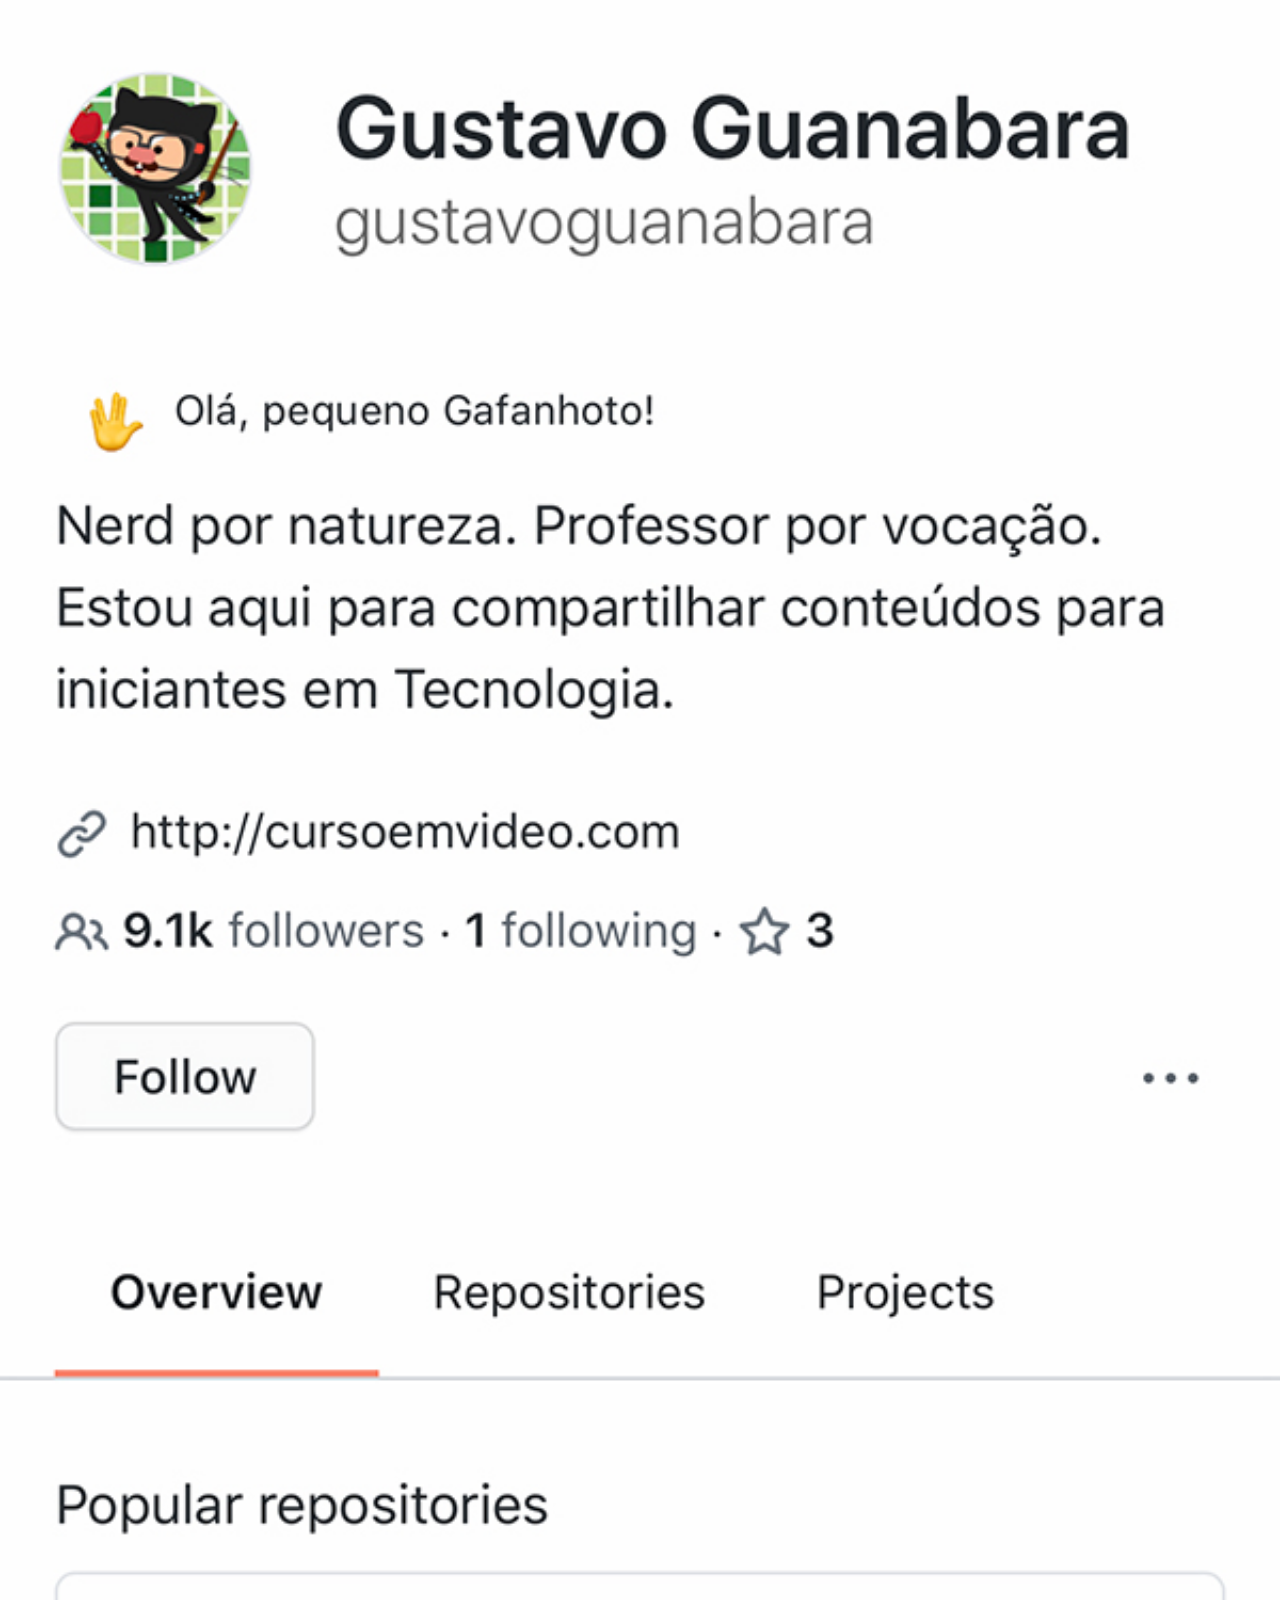
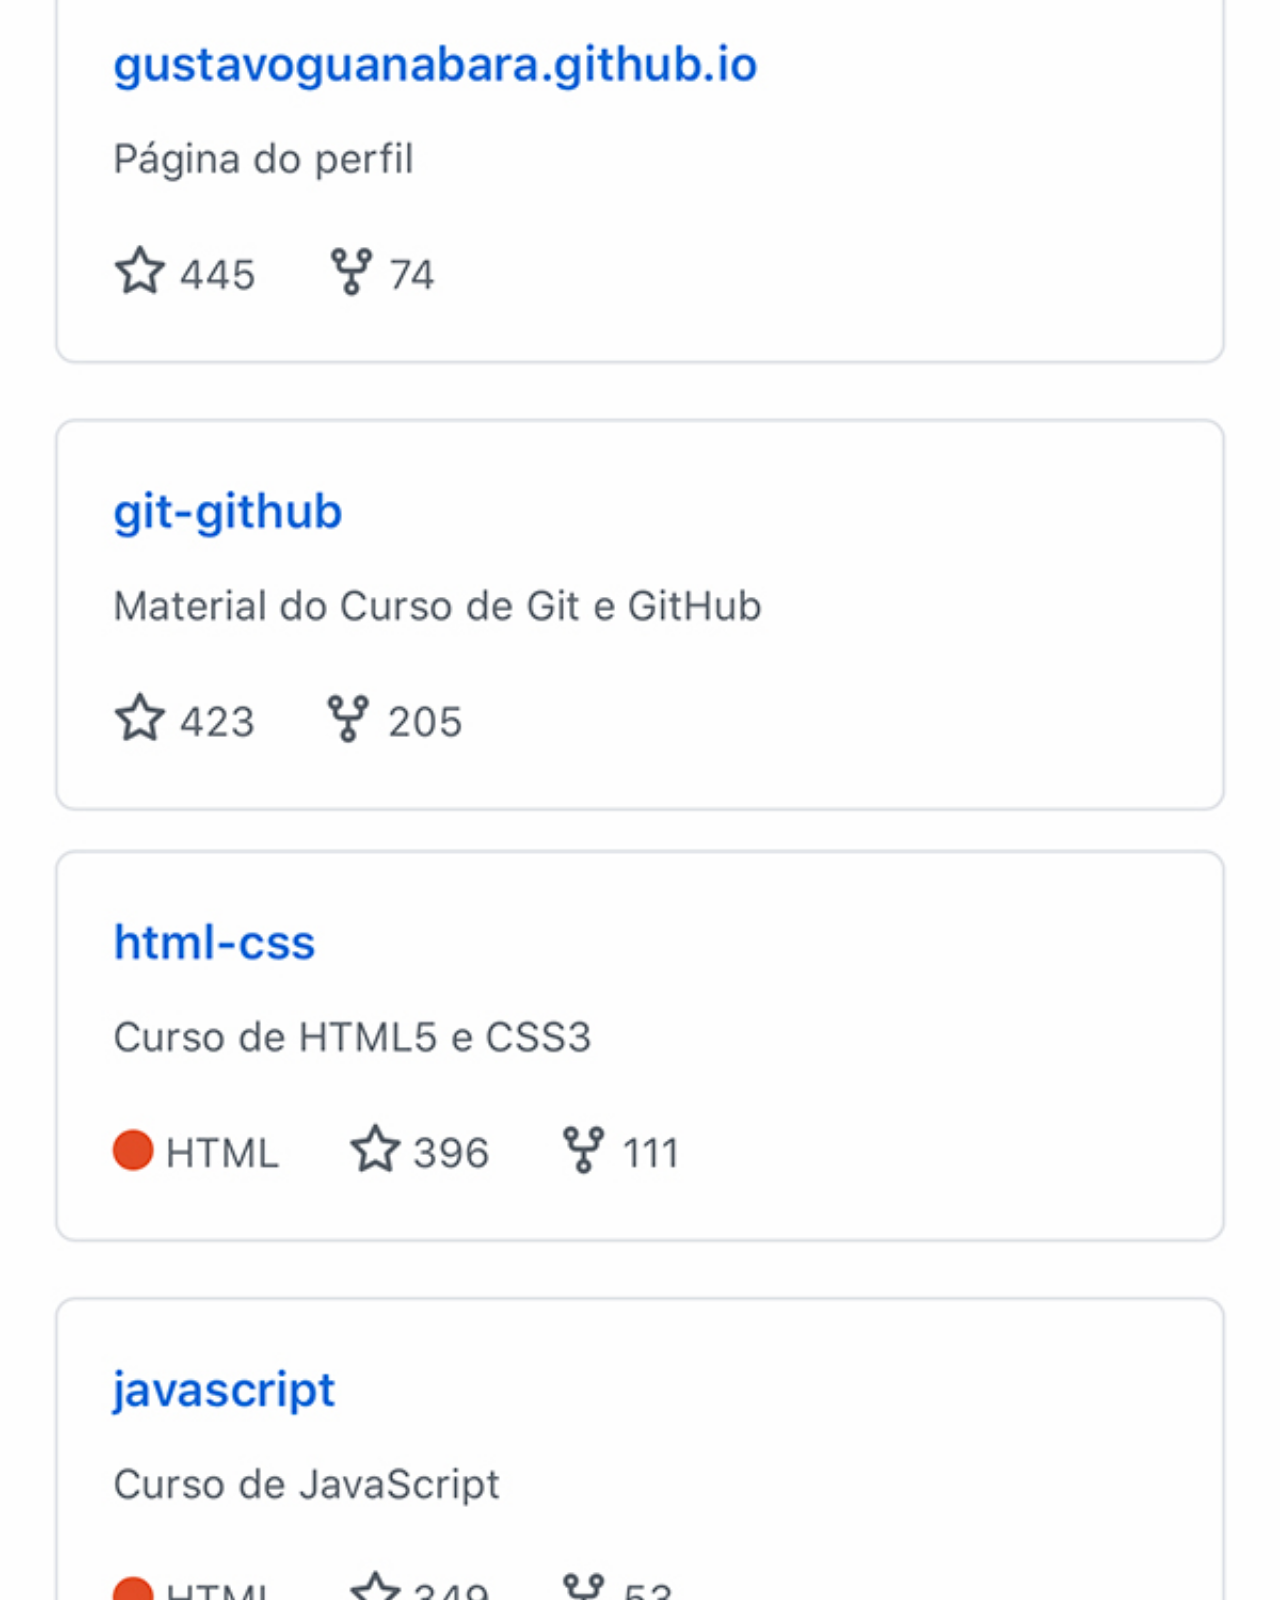
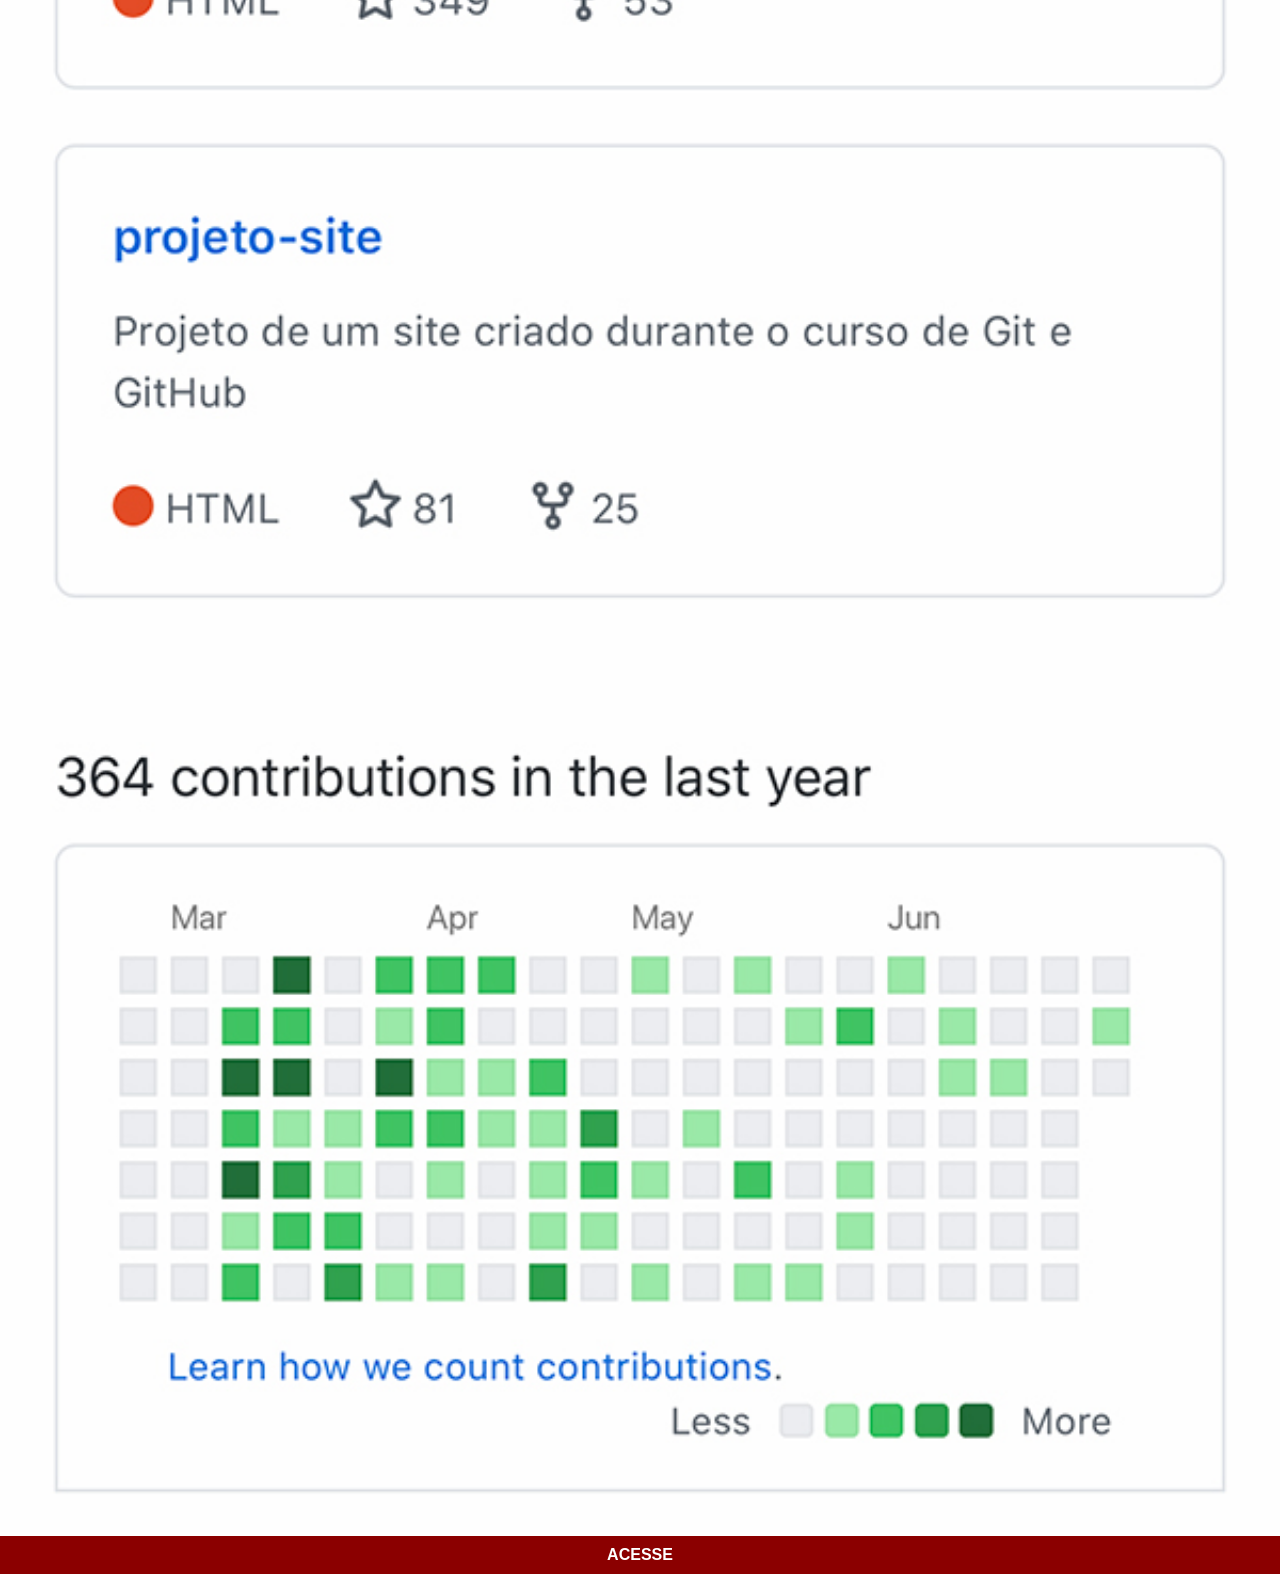
==== github.html @ d6bd99e0 "3.3" ====
<!DOCTYPE html>
<html lang="en">
<head>
      <meta charset="UTF-8">
      <meta name="viewport" content="width=device-width, initial-scale=1.0">
      <title>GitHub</title>
      <link rel="stylesheet" href="estilos/social.css">
</head>
<body>
      <img src="imagens/tela-github.jpg" alt="GitHub" target="tela">
      <a href="https://www.github.com/" target="_blank">ACESSE</a>
</body>
      
</body>
</html>
---- estilos/social.css ----
* {
                  margin: 0;
                  padding: 0;
                  font-family: Arial, Helvetica, sans-serif;
             }
             ::-webkit-scrollbar {
                  width: 0px;
                  height: 0px;
             }
             img {
                     width: 100vw;
                     
             }
             a {
                     display:block ;
                     background-color: darkred;
                     color: white;
                     padding: 10px;
                     text-align: center;
                     font-weight: bolder;
                     text-decoration: none;
                  
            }
             a:hover {
                     background-color: red;
                   background-color 0.6s ease;
            }
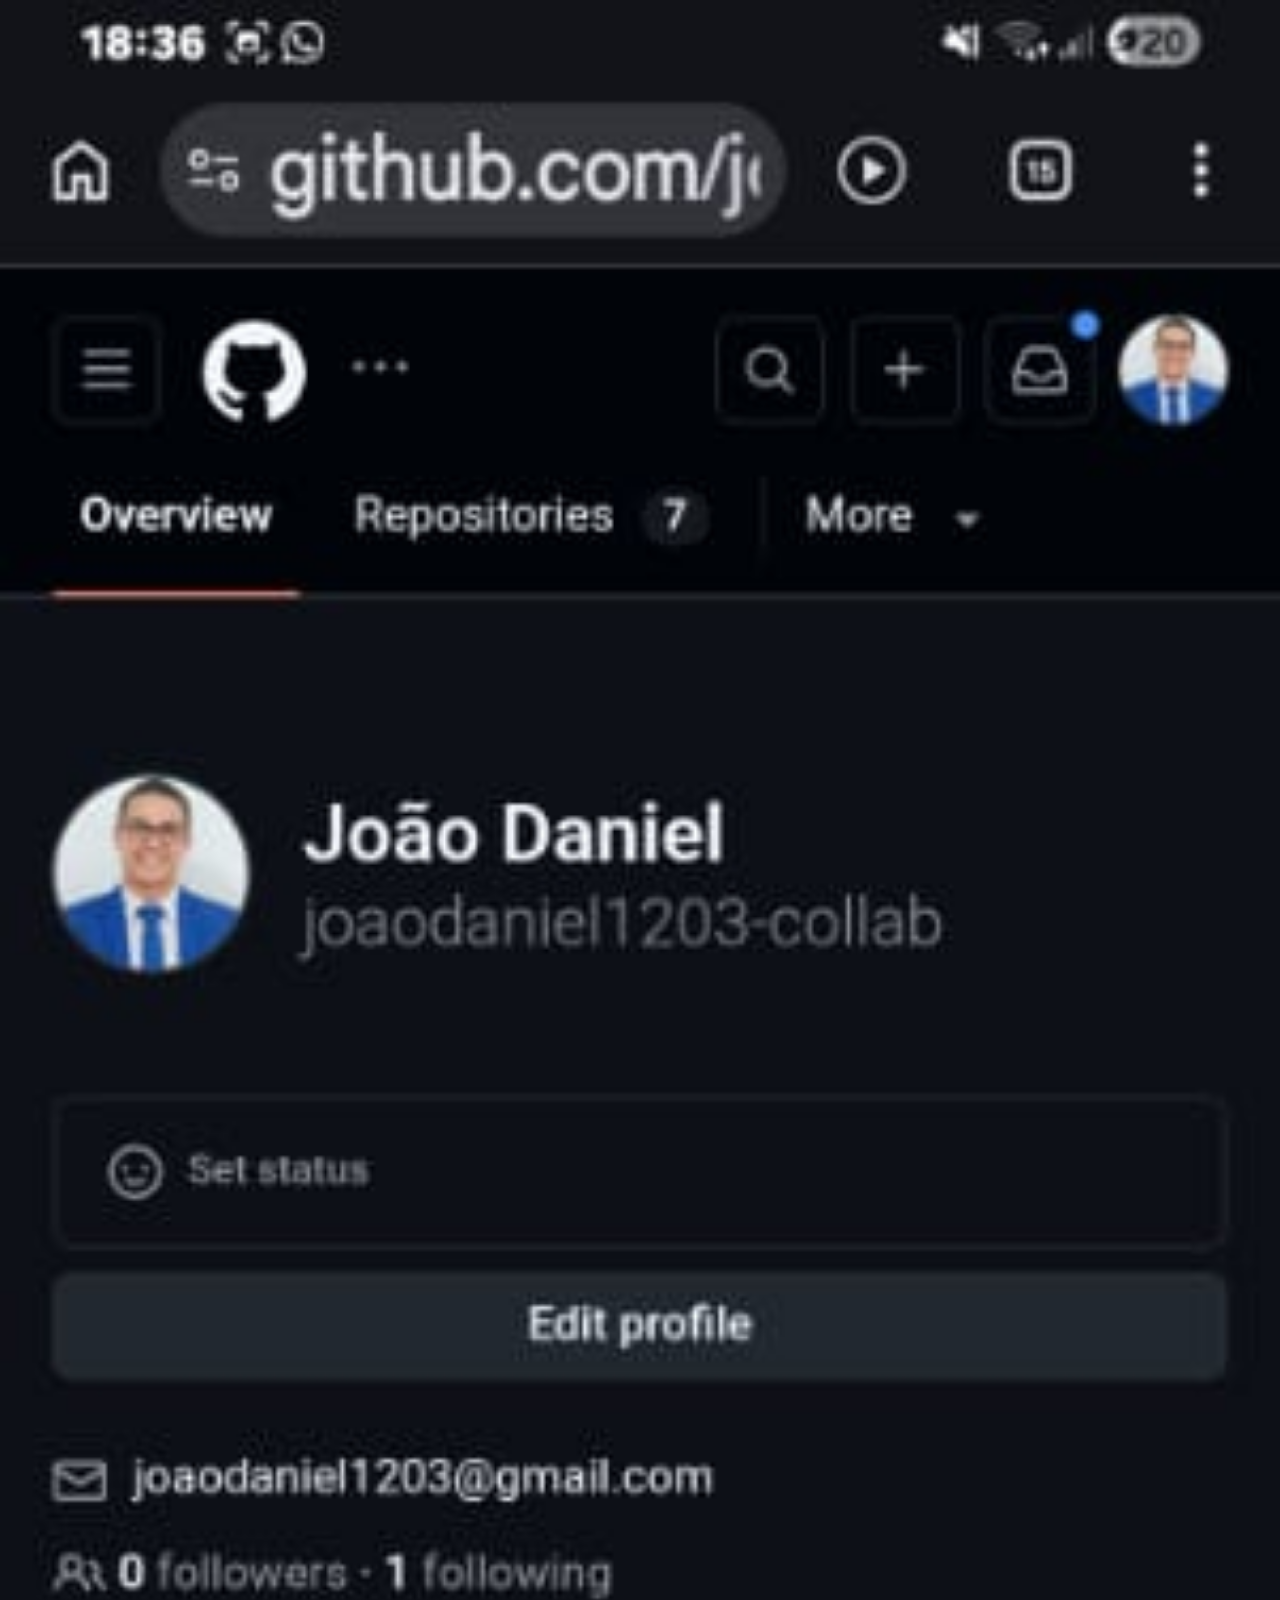
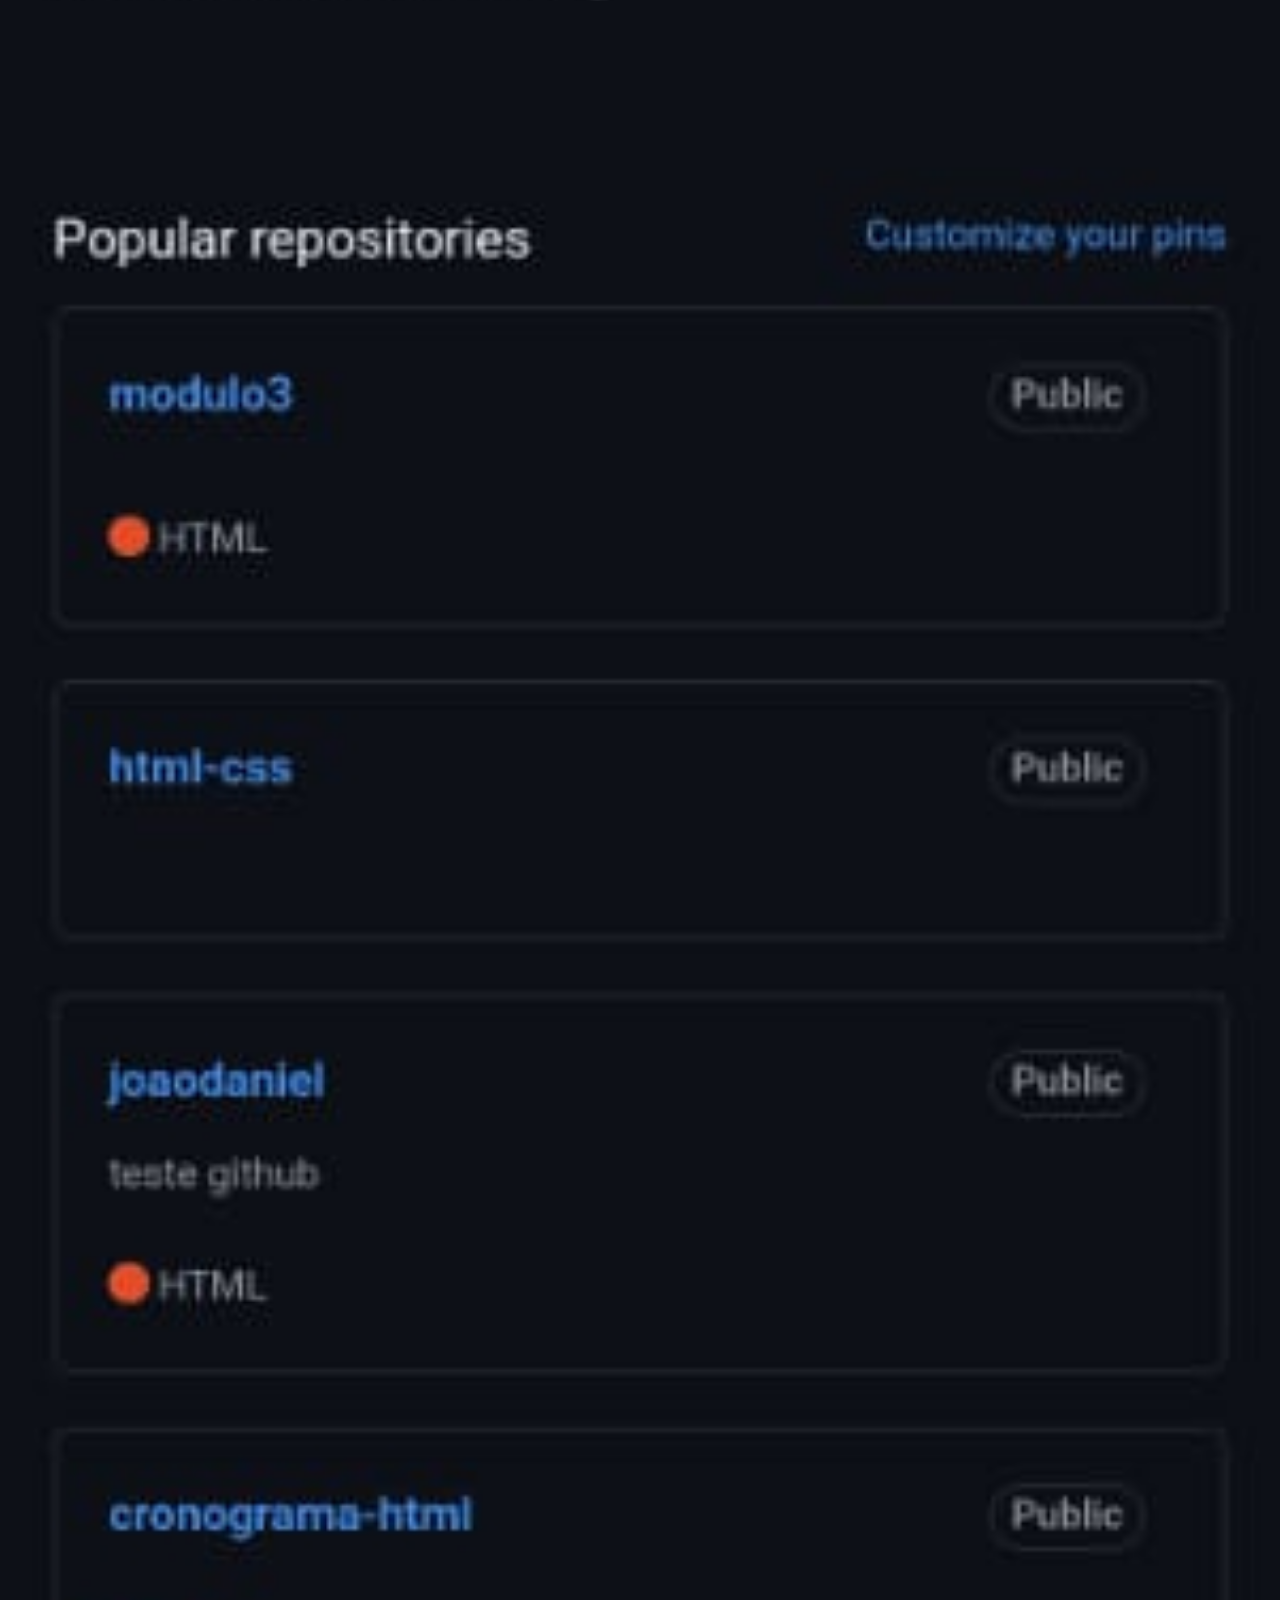
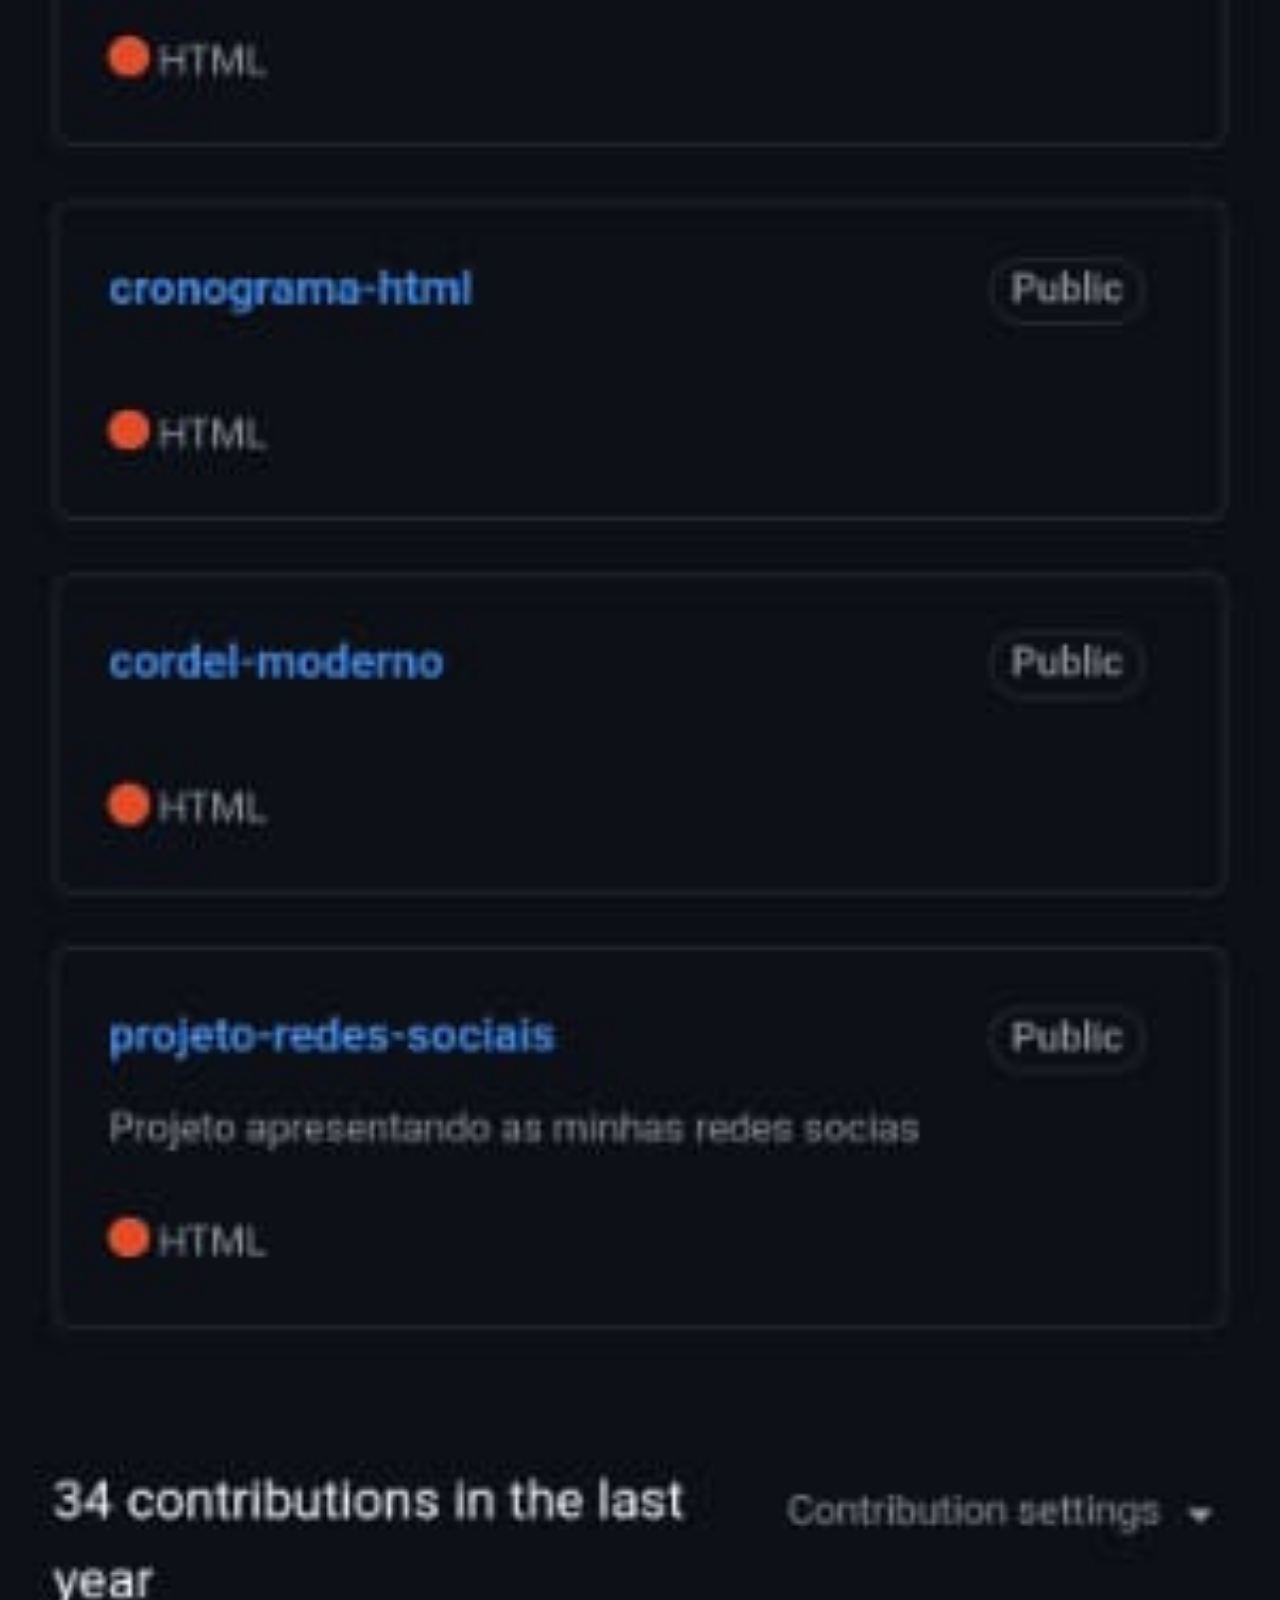
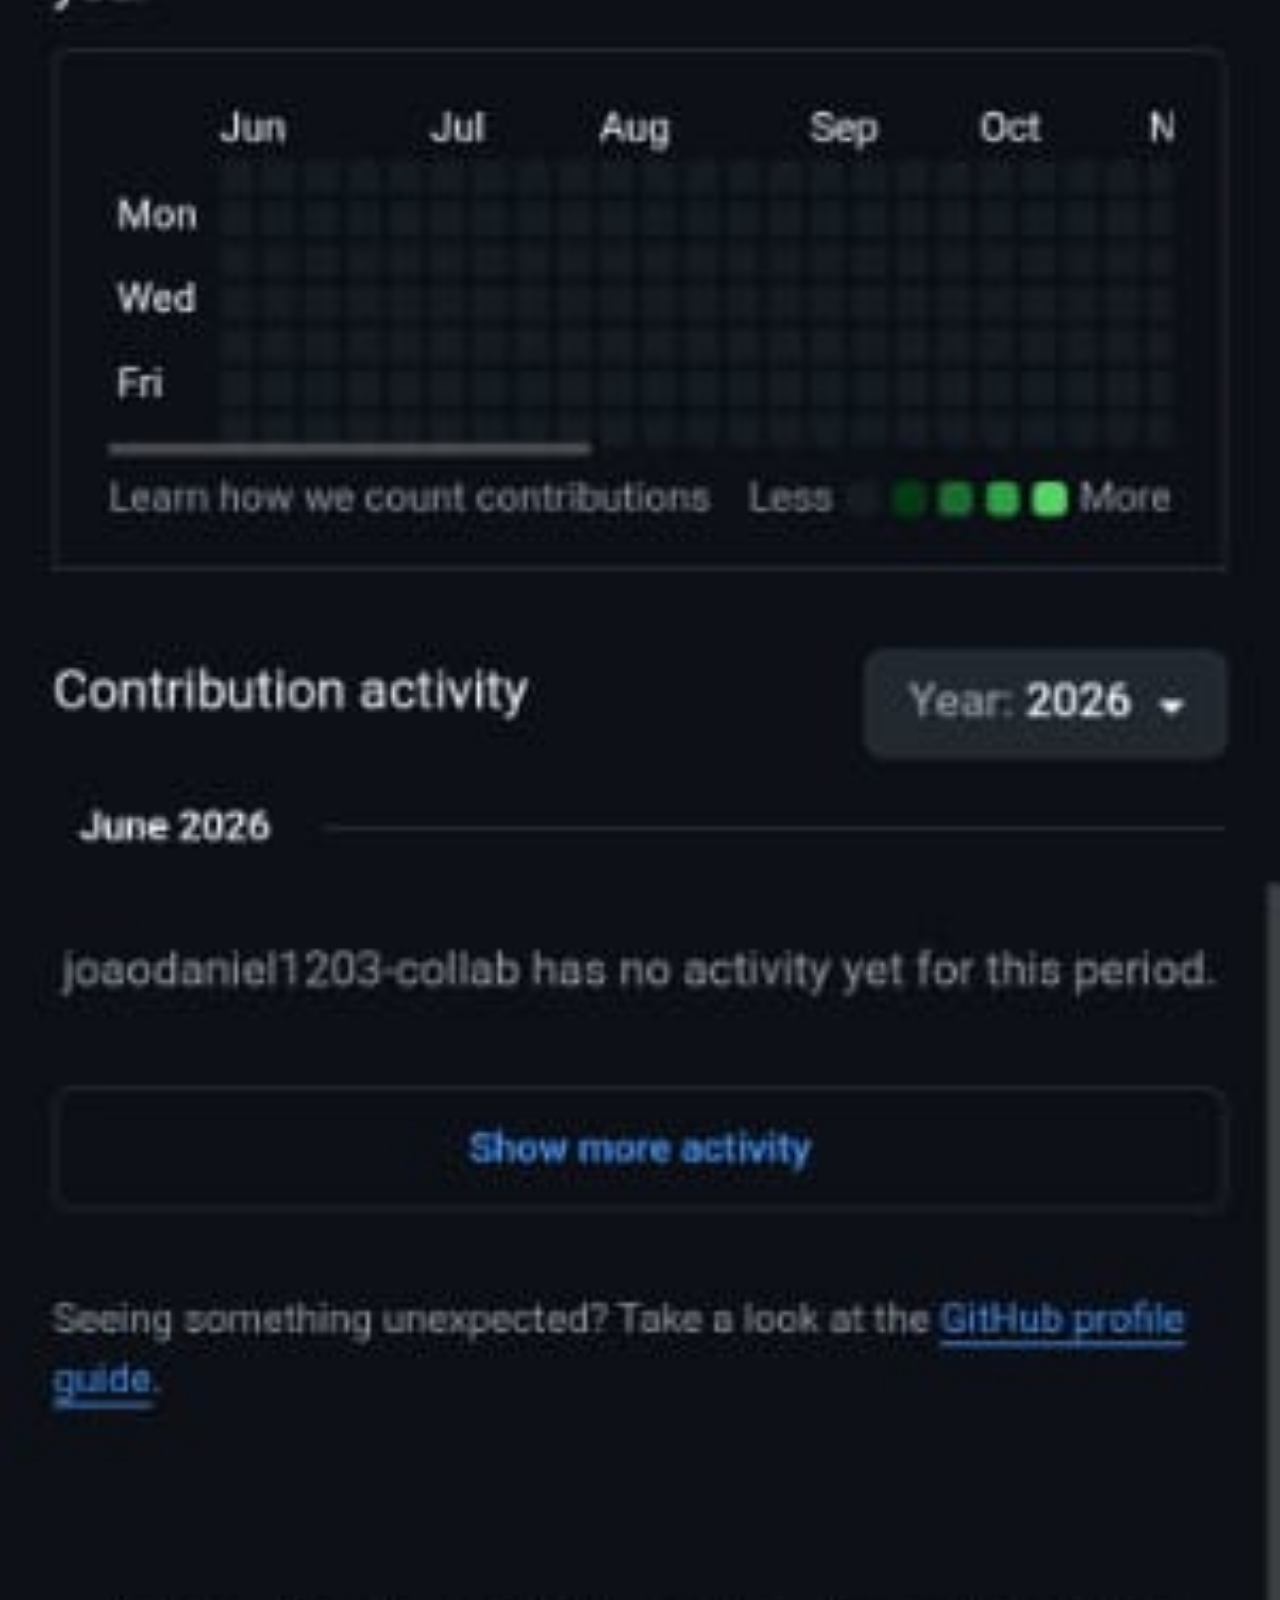
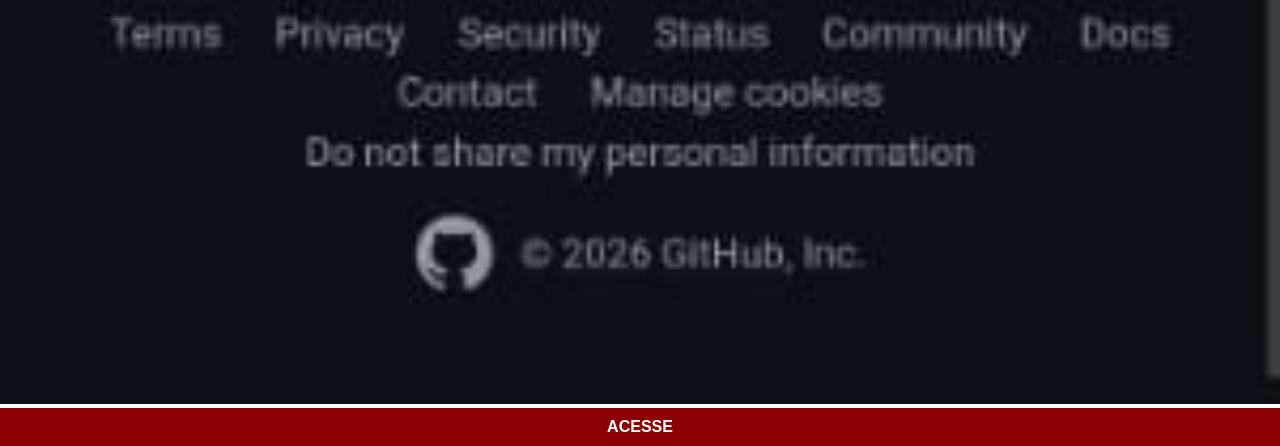
==== commit f118dc21: "3.3" ====
--- a/github.html
+++ b/github.html
@@ -7,8 +7,9 @@
       <link rel="stylesheet" href="estilos/social.css">
 </head>
 <body>
-      <img src="imagens/tela-github.jpg" alt="GitHub" target="tela">
+      <img src="imagens/github-daniel.jpg" alt="GitHub" target="tela">
       <a href="https://www.github.com/" target="_blank">ACESSE</a>
+
 </body>
       
 </body>
